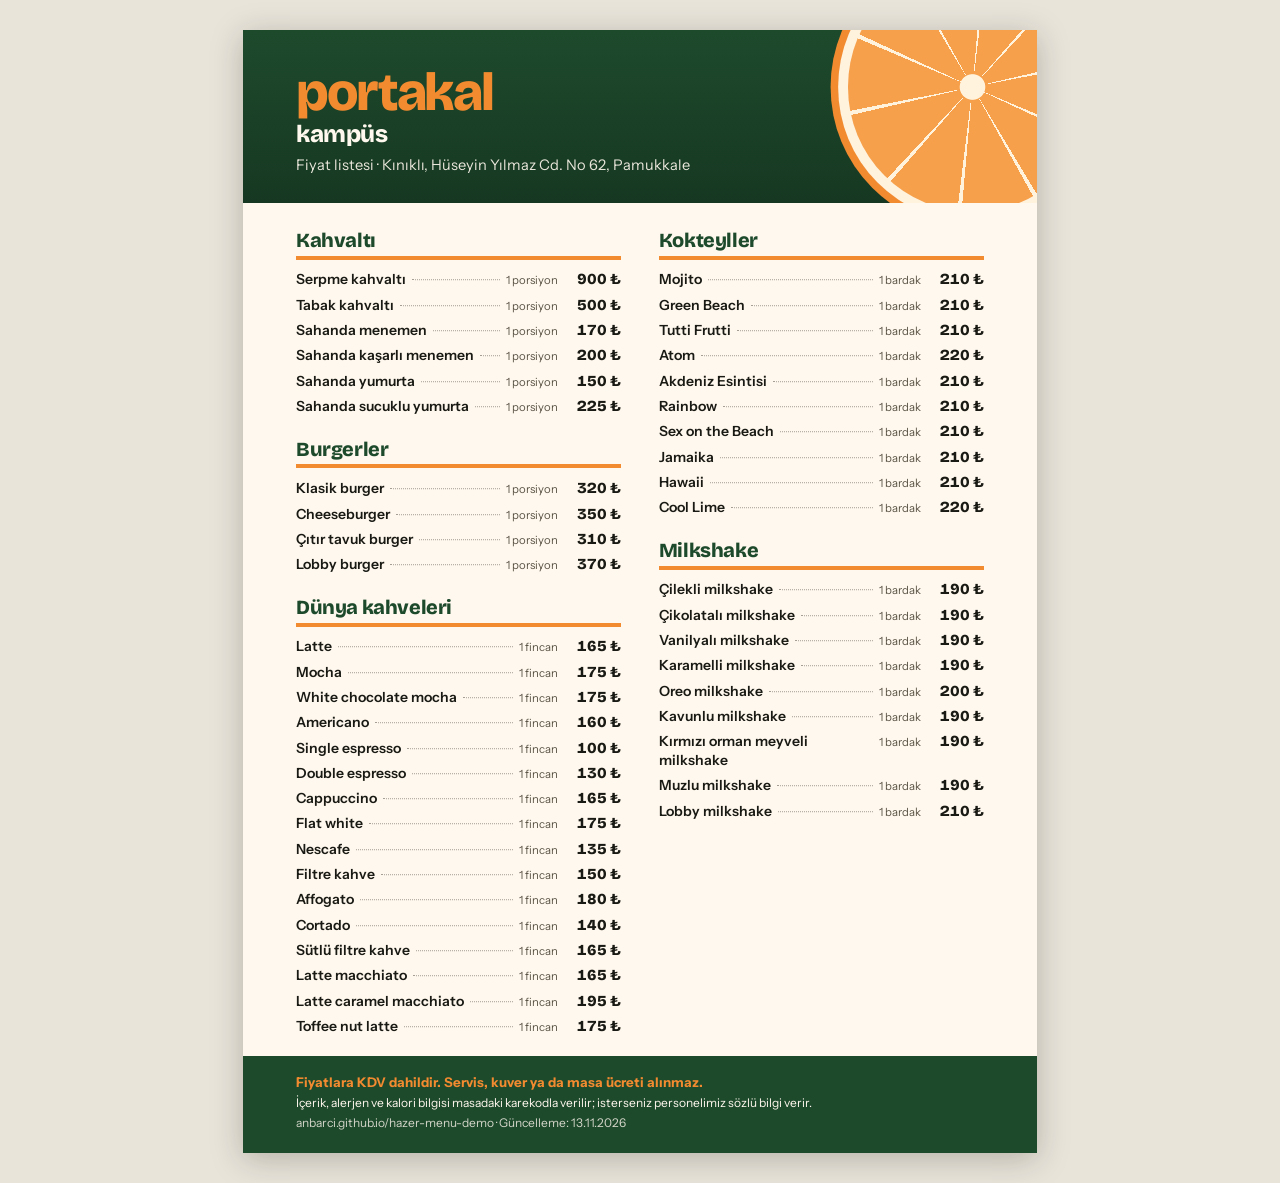
==== fiyat-listesi.html @ 6ec5fc41 "Demo: tasarımlı fiyat listesi Co-Authored-By: Claude Opus 5.5 <noreply@anthropic.com>" ====
<!doctype html>
<html lang="tr">
<head>
<meta charset="utf-8">
<meta name="viewport" content="width=device-width, initial-scale=1">
<meta name="robots" content="noindex">
<title>Portakal Kampüs fiyat listesi</title>
<link rel="preconnect" href="https://fonts.googleapis.com"><link rel="preconnect" href="https://fonts.gstatic.com" crossorigin>
<link rel="stylesheet" href="https://fonts.googleapis.com/css2?family=Bricolage+Grotesque:opsz,wght@12..96,500;12..96,800&family=Instrument+Sans:wght@400;600&display=swap">
<link rel="stylesheet" href="t/portakal-kapi.css">
<script src="yazdir.js" defer></script>
</head>
<body>
<main class="k-sayfa">
  <header class="k-bas">
    <div class="k-dilim" aria-hidden="true"></div>
    <h1>portakal <small>kampüs</small></h1>
    <p>Fiyat listesi · Kınıklı, Hüseyin Yılmaz Cd. No 62, Pamukkale</p>
  </header>
  <div class="k-liste"><section class="k-kat"><h2>Kahvaltı</h2><ul><li><span class="k-ad">Serpme kahvaltı</span><span class="k-cizgi"></span><span class="k-miktar">1 porsiyon</span><b>900 ₺</b></li><li><span class="k-ad">Tabak kahvaltı</span><span class="k-cizgi"></span><span class="k-miktar">1 porsiyon</span><b>500 ₺</b></li><li><span class="k-ad">Sahanda menemen</span><span class="k-cizgi"></span><span class="k-miktar">1 porsiyon</span><b>170 ₺</b></li><li><span class="k-ad">Sahanda kaşarlı menemen</span><span class="k-cizgi"></span><span class="k-miktar">1 porsiyon</span><b>200 ₺</b></li><li><span class="k-ad">Sahanda yumurta</span><span class="k-cizgi"></span><span class="k-miktar">1 porsiyon</span><b>150 ₺</b></li><li><span class="k-ad">Sahanda sucuklu yumurta</span><span class="k-cizgi"></span><span class="k-miktar">1 porsiyon</span><b>225 ₺</b></li></ul></section><section class="k-kat"><h2>Burgerler</h2><ul><li><span class="k-ad">Klasik burger</span><span class="k-cizgi"></span><span class="k-miktar">1 porsiyon</span><b>320 ₺</b></li><li><span class="k-ad">Cheeseburger</span><span class="k-cizgi"></span><span class="k-miktar">1 porsiyon</span><b>350 ₺</b></li><li><span class="k-ad">Çıtır tavuk burger</span><span class="k-cizgi"></span><span class="k-miktar">1 porsiyon</span><b>310 ₺</b></li><li><span class="k-ad">Lobby burger</span><span class="k-cizgi"></span><span class="k-miktar">1 porsiyon</span><b>370 ₺</b></li></ul></section><section class="k-kat"><h2>Dünya kahveleri</h2><ul><li><span class="k-ad">Latte</span><span class="k-cizgi"></span><span class="k-miktar">1 fincan</span><b>165 ₺</b></li><li><span class="k-ad">Mocha</span><span class="k-cizgi"></span><span class="k-miktar">1 fincan</span><b>175 ₺</b></li><li><span class="k-ad">White chocolate mocha</span><span class="k-cizgi"></span><span class="k-miktar">1 fincan</span><b>175 ₺</b></li><li><span class="k-ad">Americano</span><span class="k-cizgi"></span><span class="k-miktar">1 fincan</span><b>160 ₺</b></li><li><span class="k-ad">Single espresso</span><span class="k-cizgi"></span><span class="k-miktar">1 fincan</span><b>100 ₺</b></li><li><span class="k-ad">Double espresso</span><span class="k-cizgi"></span><span class="k-miktar">1 fincan</span><b>130 ₺</b></li><li><span class="k-ad">Cappuccino</span><span class="k-cizgi"></span><span class="k-miktar">1 fincan</span><b>165 ₺</b></li><li><span class="k-ad">Flat white</span><span class="k-cizgi"></span><span class="k-miktar">1 fincan</span><b>175 ₺</b></li><li><span class="k-ad">Nescafe</span><span class="k-cizgi"></span><span class="k-miktar">1 fincan</span><b>135 ₺</b></li><li><span class="k-ad">Filtre kahve</span><span class="k-cizgi"></span><span class="k-miktar">1 fincan</span><b>150 ₺</b></li><li><span class="k-ad">Affogato</span><span class="k-cizgi"></span><span class="k-miktar">1 fincan</span><b>180 ₺</b></li><li><span class="k-ad">Cortado</span><span class="k-cizgi"></span><span class="k-miktar">1 fincan</span><b>140 ₺</b></li><li><span class="k-ad">Sütlü filtre kahve</span><span class="k-cizgi"></span><span class="k-miktar">1 fincan</span><b>165 ₺</b></li><li><span class="k-ad">Latte macchiato</span><span class="k-cizgi"></span><span class="k-miktar">1 fincan</span><b>165 ₺</b></li><li><span class="k-ad">Latte caramel macchiato</span><span class="k-cizgi"></span><span class="k-miktar">1 fincan</span><b>195 ₺</b></li><li><span class="k-ad">Toffee nut latte</span><span class="k-cizgi"></span><span class="k-miktar">1 fincan</span><b>175 ₺</b></li></ul></section><section class="k-kat"><h2>Kokteyller</h2><ul><li><span class="k-ad">Mojito</span><span class="k-cizgi"></span><span class="k-miktar">1 bardak</span><b>210 ₺</b></li><li><span class="k-ad">Green Beach</span><span class="k-cizgi"></span><span class="k-miktar">1 bardak</span><b>210 ₺</b></li><li><span class="k-ad">Tutti Frutti</span><span class="k-cizgi"></span><span class="k-miktar">1 bardak</span><b>210 ₺</b></li><li><span class="k-ad">Atom</span><span class="k-cizgi"></span><span class="k-miktar">1 bardak</span><b>220 ₺</b></li><li><span class="k-ad">Akdeniz Esintisi</span><span class="k-cizgi"></span><span class="k-miktar">1 bardak</span><b>210 ₺</b></li><li><span class="k-ad">Rainbow</span><span class="k-cizgi"></span><span class="k-miktar">1 bardak</span><b>210 ₺</b></li><li><span class="k-ad">Sex on the Beach</span><span class="k-cizgi"></span><span class="k-miktar">1 bardak</span><b>210 ₺</b></li><li><span class="k-ad">Jamaika</span><span class="k-cizgi"></span><span class="k-miktar">1 bardak</span><b>210 ₺</b></li><li><span class="k-ad">Hawaii</span><span class="k-cizgi"></span><span class="k-miktar">1 bardak</span><b>210 ₺</b></li><li><span class="k-ad">Cool Lime</span><span class="k-cizgi"></span><span class="k-miktar">1 bardak</span><b>220 ₺</b></li></ul></section><section class="k-kat"><h2>Milkshake</h2><ul><li><span class="k-ad">Çilekli milkshake</span><span class="k-cizgi"></span><span class="k-miktar">1 bardak</span><b>190 ₺</b></li><li><span class="k-ad">Çikolatalı milkshake</span><span class="k-cizgi"></span><span class="k-miktar">1 bardak</span><b>190 ₺</b></li><li><span class="k-ad">Vanilyalı milkshake</span><span class="k-cizgi"></span><span class="k-miktar">1 bardak</span><b>190 ₺</b></li><li><span class="k-ad">Karamelli milkshake</span><span class="k-cizgi"></span><span class="k-miktar">1 bardak</span><b>190 ₺</b></li><li><span class="k-ad">Oreo milkshake</span><span class="k-cizgi"></span><span class="k-miktar">1 bardak</span><b>200 ₺</b></li><li><span class="k-ad">Kavunlu milkshake</span><span class="k-cizgi"></span><span class="k-miktar">1 bardak</span><b>190 ₺</b></li><li><span class="k-ad">Kırmızı orman meyveli milkshake</span><span class="k-cizgi"></span><span class="k-miktar">1 bardak</span><b>190 ₺</b></li><li><span class="k-ad">Muzlu milkshake</span><span class="k-cizgi"></span><span class="k-miktar">1 bardak</span><b>190 ₺</b></li><li><span class="k-ad">Lobby milkshake</span><span class="k-cizgi"></span><span class="k-miktar">1 bardak</span><b>210 ₺</b></li></ul></section></div>
  <footer class="k-ayak">
    <p><b>Fiyatlara KDV dahildir. Servis, kuver ya da masa ücreti alınmaz.</b></p>
    <p>İçerik, alerjen ve kalori bilgisi masadaki karekodla verilir; isterseniz personelimiz sözlü bilgi verir.</p>
    <p class="k-adres">anbarci.github.io/hazer-menu-demo · Güncelleme: 13.11.2026</p>
  </footer>
</main>
</body>
</html>
---- t/portakal-kapi.css ----
:root { --yaprak: #1E4A2C; --yaprak-koyu: #163822; --portakal: #F28B30; --krem: #FFF8EE; --murekkep: #1A1A14; --soluk: #5B5446; --cizgi: #EADFCB; --dilim: #F7A04B; --dilim-acik: #FFF3DE; }
@page { size: A4; margin: 0; }
* { box-sizing: border-box; -webkit-print-color-adjust: exact; print-color-adjust: exact; }
html, body { margin: 0; background: #E9E4DA; }
body { color: var(--murekkep); font: 400 10.5pt/1.35 "Instrument Sans", system-ui, sans-serif; }
.k-sayfa { width: 210mm; min-height: 297mm; margin: 0 auto; background: var(--krem); display: flex; flex-direction: column; }
.k-bas { position: relative; overflow: hidden; padding: 10mm 14mm 7mm; background: linear-gradient(180deg, var(--yaprak), var(--yaprak-koyu)); color: var(--krem); }
.k-bas h1 { margin: 0; font: 800 40pt/0.9 "Bricolage Grotesque", sans-serif; letter-spacing: -0.04em; color: var(--portakal); }
.k-bas h1 small { display: block; margin-top: 2mm; font-size: 18pt; letter-spacing: -0.02em; color: var(--krem); }
.k-bas p { margin: 3mm 0 0; font-size: 11pt; opacity: 0.9; }
.k-dilim { position: absolute; right: -16mm; top: -18mm; width: 66mm; height: 66mm; border-radius: 50%; background: radial-gradient(circle, var(--dilim-acik) 0 7%, transparent 7.5%), repeating-conic-gradient(from 7deg, var(--dilim) 0 34deg, var(--dilim-acik) 34deg 36deg), var(--dilim-acik); box-shadow: 0 0 0 2.6mm var(--dilim-acik), 0 0 0 4.6mm var(--portakal); }
.k-liste { flex: 1; padding: 7mm 14mm 2mm; column-count: 2; column-gap: 10mm; }
.k-kat { break-inside: avoid; margin-bottom: 5mm; }
.k-kat h2 { margin: 0 0 2mm; padding-bottom: 1.2mm; border-bottom: 1.2mm solid var(--portakal); font: 800 15pt/1.1 "Bricolage Grotesque", sans-serif; letter-spacing: -0.02em; color: var(--yaprak); }
.k-kat ul { list-style: none; margin: 0; padding: 0; }
.k-kat li { display: flex; align-items: baseline; gap: 1.6mm; padding: 0.85mm 0; }
.k-ad { font-weight: 600; }
.k-cizgi { flex: 1; border-bottom: 0.3mm dotted color-mix(in srgb, var(--murekkep) 40%, transparent); transform: translateY(-1mm); }
.k-miktar { font-size: 8.5pt; color: var(--soluk); white-space: nowrap; }
.k-kat b { min-width: 15mm; text-align: right; font: 800 11.5pt/1 "Bricolage Grotesque", sans-serif; font-variant-numeric: tabular-nums; white-space: nowrap; }
.k-ayak { break-inside: avoid; padding: 4mm 14mm 5mm; background: var(--yaprak); color: var(--krem); font-size: 9pt; }
.k-ayak p { margin: 0.8mm 0; }
.k-ayak b { color: var(--portakal); font-size: 10pt; }
.k-adres { opacity: 0.8; }
@media screen { body { padding: 8mm 0; } .k-sayfa { box-shadow: 0 6px 30px color-mix(in srgb, var(--murekkep) 25%, transparent); } }
@media print { html, body { background: none; } }
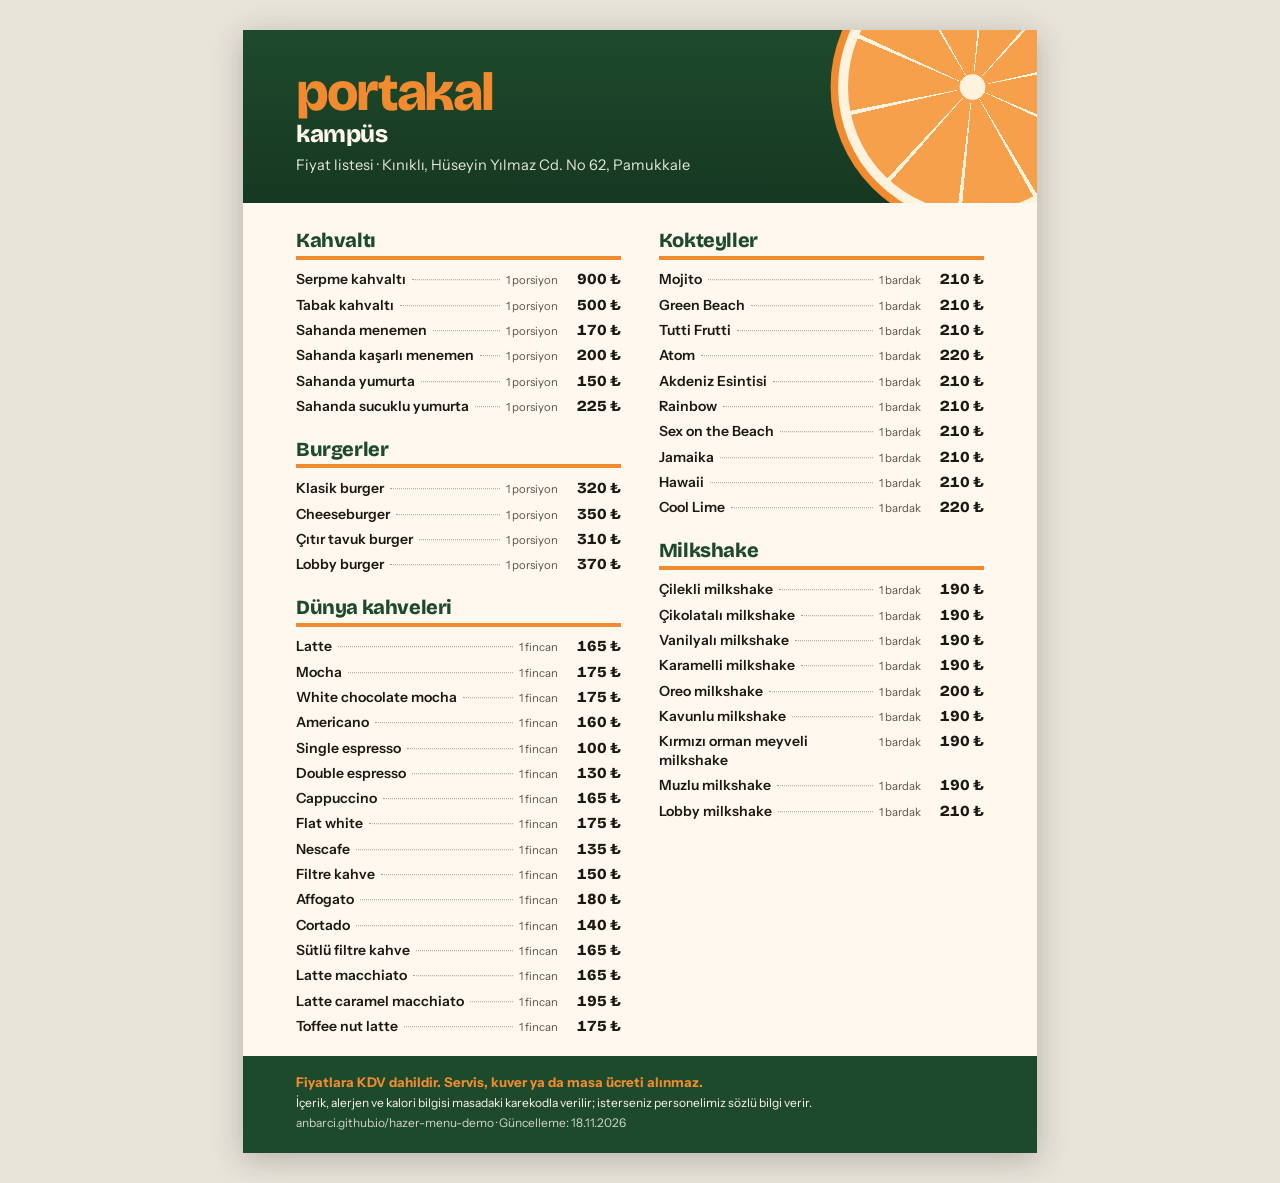
==== commit 346ca73b: "Kategori çubuğu kaydırmayla birlikte kayar Co-Authored-By: Claude Opus 5.5 <noreply@anthropic.com>" ====
--- a/fiyat-listesi.html
+++ b/fiyat-listesi.html
@@ -21,7 +21,7 @@
   <footer class="k-ayak">
     <p><b>Fiyatlara KDV dahildir. Servis, kuver ya da masa ücreti alınmaz.</b></p>
     <p>İçerik, alerjen ve kalori bilgisi masadaki karekodla verilir; isterseniz personelimiz sözlü bilgi verir.</p>
-    <p class="k-adres">anbarci.github.io/hazer-menu-demo · Güncelleme: 13.11.2026</p>
+    <p class="k-adres">anbarci.github.io/hazer-menu-demo · Güncelleme: 18.11.2026</p>
   </footer>
 </main>
 </body>
--- a/t/portakal-kapi.css
+++ b/t/portakal-kapi.css
@@ -1,5 +1,6 @@
 :root { --yaprak: #1E4A2C; --yaprak-koyu: #163822; --portakal: #F28B30; --krem: #FFF8EE; --murekkep: #1A1A14; --soluk: #5B5446; --cizgi: #EADFCB; --dilim: #F7A04B; --dilim-acik: #FFF3DE; }
-@page { size: A4; margin: 0; }
+@page { size: A4; margin: 12mm 0 10mm; background: #FFF8EE; }
+@page :first { margin: 0; }
 * { box-sizing: border-box; -webkit-print-color-adjust: exact; print-color-adjust: exact; }
 html, body { margin: 0; background: #E9E4DA; }
 body { color: var(--murekkep); font: 400 10.5pt/1.35 "Instrument Sans", system-ui, sans-serif; }
@@ -23,4 +24,4 @@
 .k-ayak b { color: var(--portakal); font-size: 10pt; }
 .k-adres { opacity: 0.8; }
 @media screen { body { padding: 8mm 0; } .k-sayfa { box-shadow: 0 6px 30px color-mix(in srgb, var(--murekkep) 25%, transparent); } }
-@media print { html, body { background: none; } }
+@media print { html, body { background: var(--krem); } }
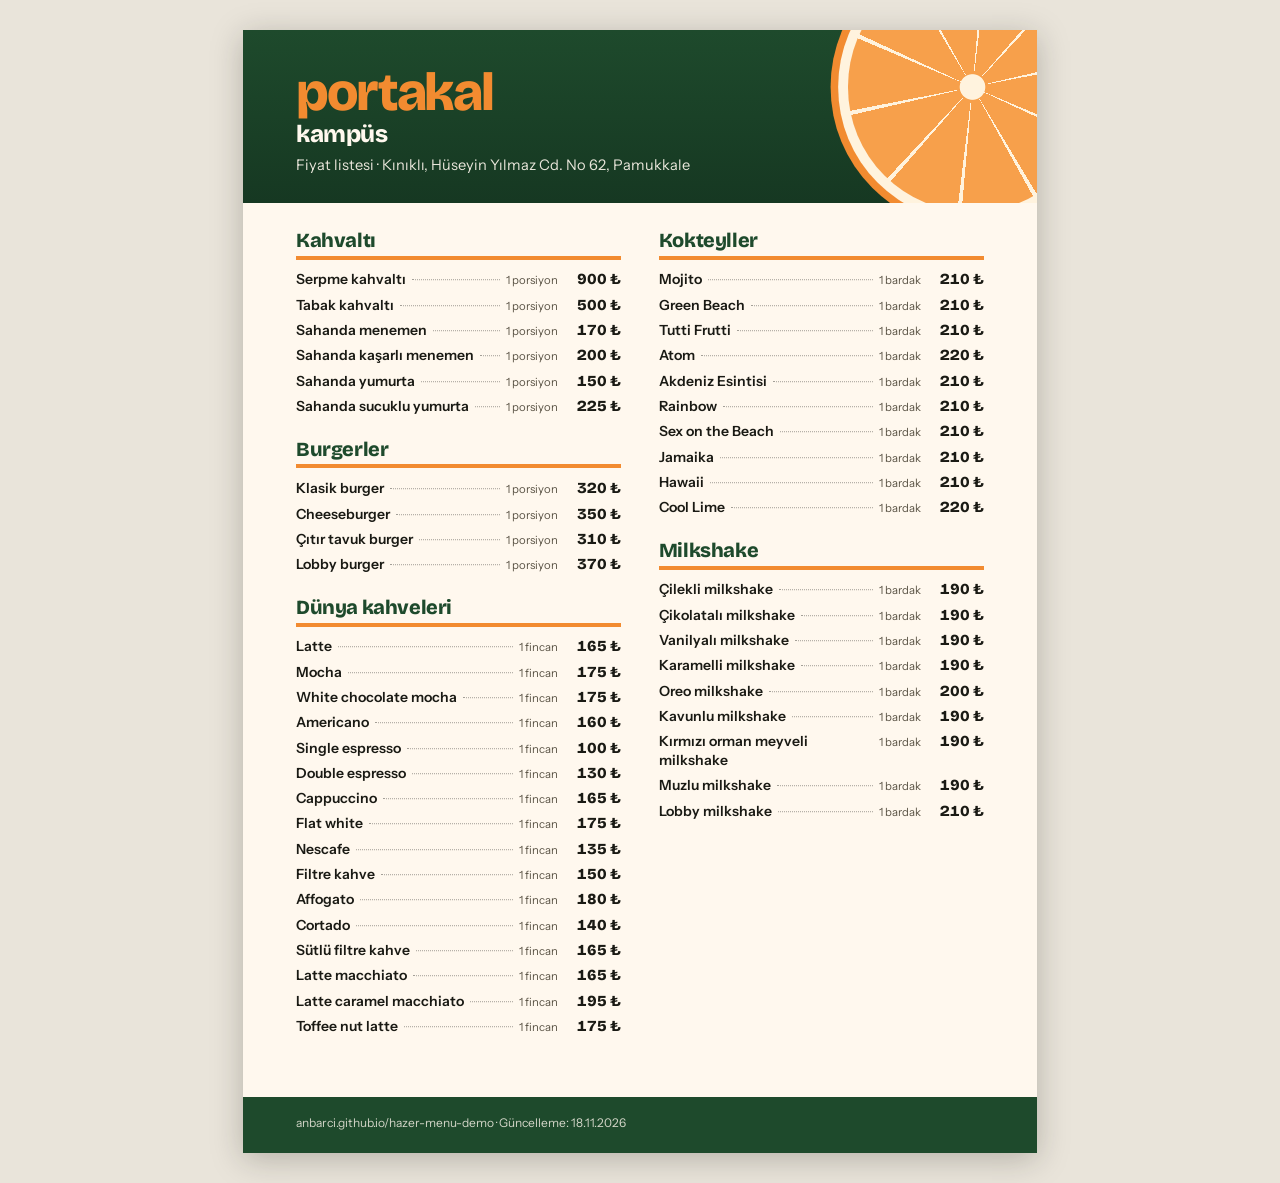
==== commit de96d62a: "Fiyat listesi altı sadeleşti Co-Authored-By: Claude Opus 5.5 <noreply@anthropic.com>" ====
--- a/fiyat-listesi.html
+++ b/fiyat-listesi.html
@@ -19,8 +19,6 @@
   </header>
   <div class="k-liste"><section class="k-kat"><h2>Kahvaltı</h2><ul><li><span class="k-ad">Serpme kahvaltı</span><span class="k-cizgi"></span><span class="k-miktar">1 porsiyon</span><b>900 ₺</b></li><li><span class="k-ad">Tabak kahvaltı</span><span class="k-cizgi"></span><span class="k-miktar">1 porsiyon</span><b>500 ₺</b></li><li><span class="k-ad">Sahanda menemen</span><span class="k-cizgi"></span><span class="k-miktar">1 porsiyon</span><b>170 ₺</b></li><li><span class="k-ad">Sahanda kaşarlı menemen</span><span class="k-cizgi"></span><span class="k-miktar">1 porsiyon</span><b>200 ₺</b></li><li><span class="k-ad">Sahanda yumurta</span><span class="k-cizgi"></span><span class="k-miktar">1 porsiyon</span><b>150 ₺</b></li><li><span class="k-ad">Sahanda sucuklu yumurta</span><span class="k-cizgi"></span><span class="k-miktar">1 porsiyon</span><b>225 ₺</b></li></ul></section><section class="k-kat"><h2>Burgerler</h2><ul><li><span class="k-ad">Klasik burger</span><span class="k-cizgi"></span><span class="k-miktar">1 porsiyon</span><b>320 ₺</b></li><li><span class="k-ad">Cheeseburger</span><span class="k-cizgi"></span><span class="k-miktar">1 porsiyon</span><b>350 ₺</b></li><li><span class="k-ad">Çıtır tavuk burger</span><span class="k-cizgi"></span><span class="k-miktar">1 porsiyon</span><b>310 ₺</b></li><li><span class="k-ad">Lobby burger</span><span class="k-cizgi"></span><span class="k-miktar">1 porsiyon</span><b>370 ₺</b></li></ul></section><section class="k-kat"><h2>Dünya kahveleri</h2><ul><li><span class="k-ad">Latte</span><span class="k-cizgi"></span><span class="k-miktar">1 fincan</span><b>165 ₺</b></li><li><span class="k-ad">Mocha</span><span class="k-cizgi"></span><span class="k-miktar">1 fincan</span><b>175 ₺</b></li><li><span class="k-ad">White chocolate mocha</span><span class="k-cizgi"></span><span class="k-miktar">1 fincan</span><b>175 ₺</b></li><li><span class="k-ad">Americano</span><span class="k-cizgi"></span><span class="k-miktar">1 fincan</span><b>160 ₺</b></li><li><span class="k-ad">Single espresso</span><span class="k-cizgi"></span><span class="k-miktar">1 fincan</span><b>100 ₺</b></li><li><span class="k-ad">Double espresso</span><span class="k-cizgi"></span><span class="k-miktar">1 fincan</span><b>130 ₺</b></li><li><span class="k-ad">Cappuccino</span><span class="k-cizgi"></span><span class="k-miktar">1 fincan</span><b>165 ₺</b></li><li><span class="k-ad">Flat white</span><span class="k-cizgi"></span><span class="k-miktar">1 fincan</span><b>175 ₺</b></li><li><span class="k-ad">Nescafe</span><span class="k-cizgi"></span><span class="k-miktar">1 fincan</span><b>135 ₺</b></li><li><span class="k-ad">Filtre kahve</span><span class="k-cizgi"></span><span class="k-miktar">1 fincan</span><b>150 ₺</b></li><li><span class="k-ad">Affogato</span><span class="k-cizgi"></span><span class="k-miktar">1 fincan</span><b>180 ₺</b></li><li><span class="k-ad">Cortado</span><span class="k-cizgi"></span><span class="k-miktar">1 fincan</span><b>140 ₺</b></li><li><span class="k-ad">Sütlü filtre kahve</span><span class="k-cizgi"></span><span class="k-miktar">1 fincan</span><b>165 ₺</b></li><li><span class="k-ad">Latte macchiato</span><span class="k-cizgi"></span><span class="k-miktar">1 fincan</span><b>165 ₺</b></li><li><span class="k-ad">Latte caramel macchiato</span><span class="k-cizgi"></span><span class="k-miktar">1 fincan</span><b>195 ₺</b></li><li><span class="k-ad">Toffee nut latte</span><span class="k-cizgi"></span><span class="k-miktar">1 fincan</span><b>175 ₺</b></li></ul></section><section class="k-kat"><h2>Kokteyller</h2><ul><li><span class="k-ad">Mojito</span><span class="k-cizgi"></span><span class="k-miktar">1 bardak</span><b>210 ₺</b></li><li><span class="k-ad">Green Beach</span><span class="k-cizgi"></span><span class="k-miktar">1 bardak</span><b>210 ₺</b></li><li><span class="k-ad">Tutti Frutti</span><span class="k-cizgi"></span><span class="k-miktar">1 bardak</span><b>210 ₺</b></li><li><span class="k-ad">Atom</span><span class="k-cizgi"></span><span class="k-miktar">1 bardak</span><b>220 ₺</b></li><li><span class="k-ad">Akdeniz Esintisi</span><span class="k-cizgi"></span><span class="k-miktar">1 bardak</span><b>210 ₺</b></li><li><span class="k-ad">Rainbow</span><span class="k-cizgi"></span><span class="k-miktar">1 bardak</span><b>210 ₺</b></li><li><span class="k-ad">Sex on the Beach</span><span class="k-cizgi"></span><span class="k-miktar">1 bardak</span><b>210 ₺</b></li><li><span class="k-ad">Jamaika</span><span class="k-cizgi"></span><span class="k-miktar">1 bardak</span><b>210 ₺</b></li><li><span class="k-ad">Hawaii</span><span class="k-cizgi"></span><span class="k-miktar">1 bardak</span><b>210 ₺</b></li><li><span class="k-ad">Cool Lime</span><span class="k-cizgi"></span><span class="k-miktar">1 bardak</span><b>220 ₺</b></li></ul></section><section class="k-kat"><h2>Milkshake</h2><ul><li><span class="k-ad">Çilekli milkshake</span><span class="k-cizgi"></span><span class="k-miktar">1 bardak</span><b>190 ₺</b></li><li><span class="k-ad">Çikolatalı milkshake</span><span class="k-cizgi"></span><span class="k-miktar">1 bardak</span><b>190 ₺</b></li><li><span class="k-ad">Vanilyalı milkshake</span><span class="k-cizgi"></span><span class="k-miktar">1 bardak</span><b>190 ₺</b></li><li><span class="k-ad">Karamelli milkshake</span><span class="k-cizgi"></span><span class="k-miktar">1 bardak</span><b>190 ₺</b></li><li><span class="k-ad">Oreo milkshake</span><span class="k-cizgi"></span><span class="k-miktar">1 bardak</span><b>200 ₺</b></li><li><span class="k-ad">Kavunlu milkshake</span><span class="k-cizgi"></span><span class="k-miktar">1 bardak</span><b>190 ₺</b></li><li><span class="k-ad">Kırmızı orman meyveli milkshake</span><span class="k-cizgi"></span><span class="k-miktar">1 bardak</span><b>190 ₺</b></li><li><span class="k-ad">Muzlu milkshake</span><span class="k-cizgi"></span><span class="k-miktar">1 bardak</span><b>190 ₺</b></li><li><span class="k-ad">Lobby milkshake</span><span class="k-cizgi"></span><span class="k-miktar">1 bardak</span><b>210 ₺</b></li></ul></section></div>
   <footer class="k-ayak">
-    <p><b>Fiyatlara KDV dahildir. Servis, kuver ya da masa ücreti alınmaz.</b></p>
-    <p>İçerik, alerjen ve kalori bilgisi masadaki karekodla verilir; isterseniz personelimiz sözlü bilgi verir.</p>
     <p class="k-adres">anbarci.github.io/hazer-menu-demo · Güncelleme: 18.11.2026</p>
   </footer>
 </main>
